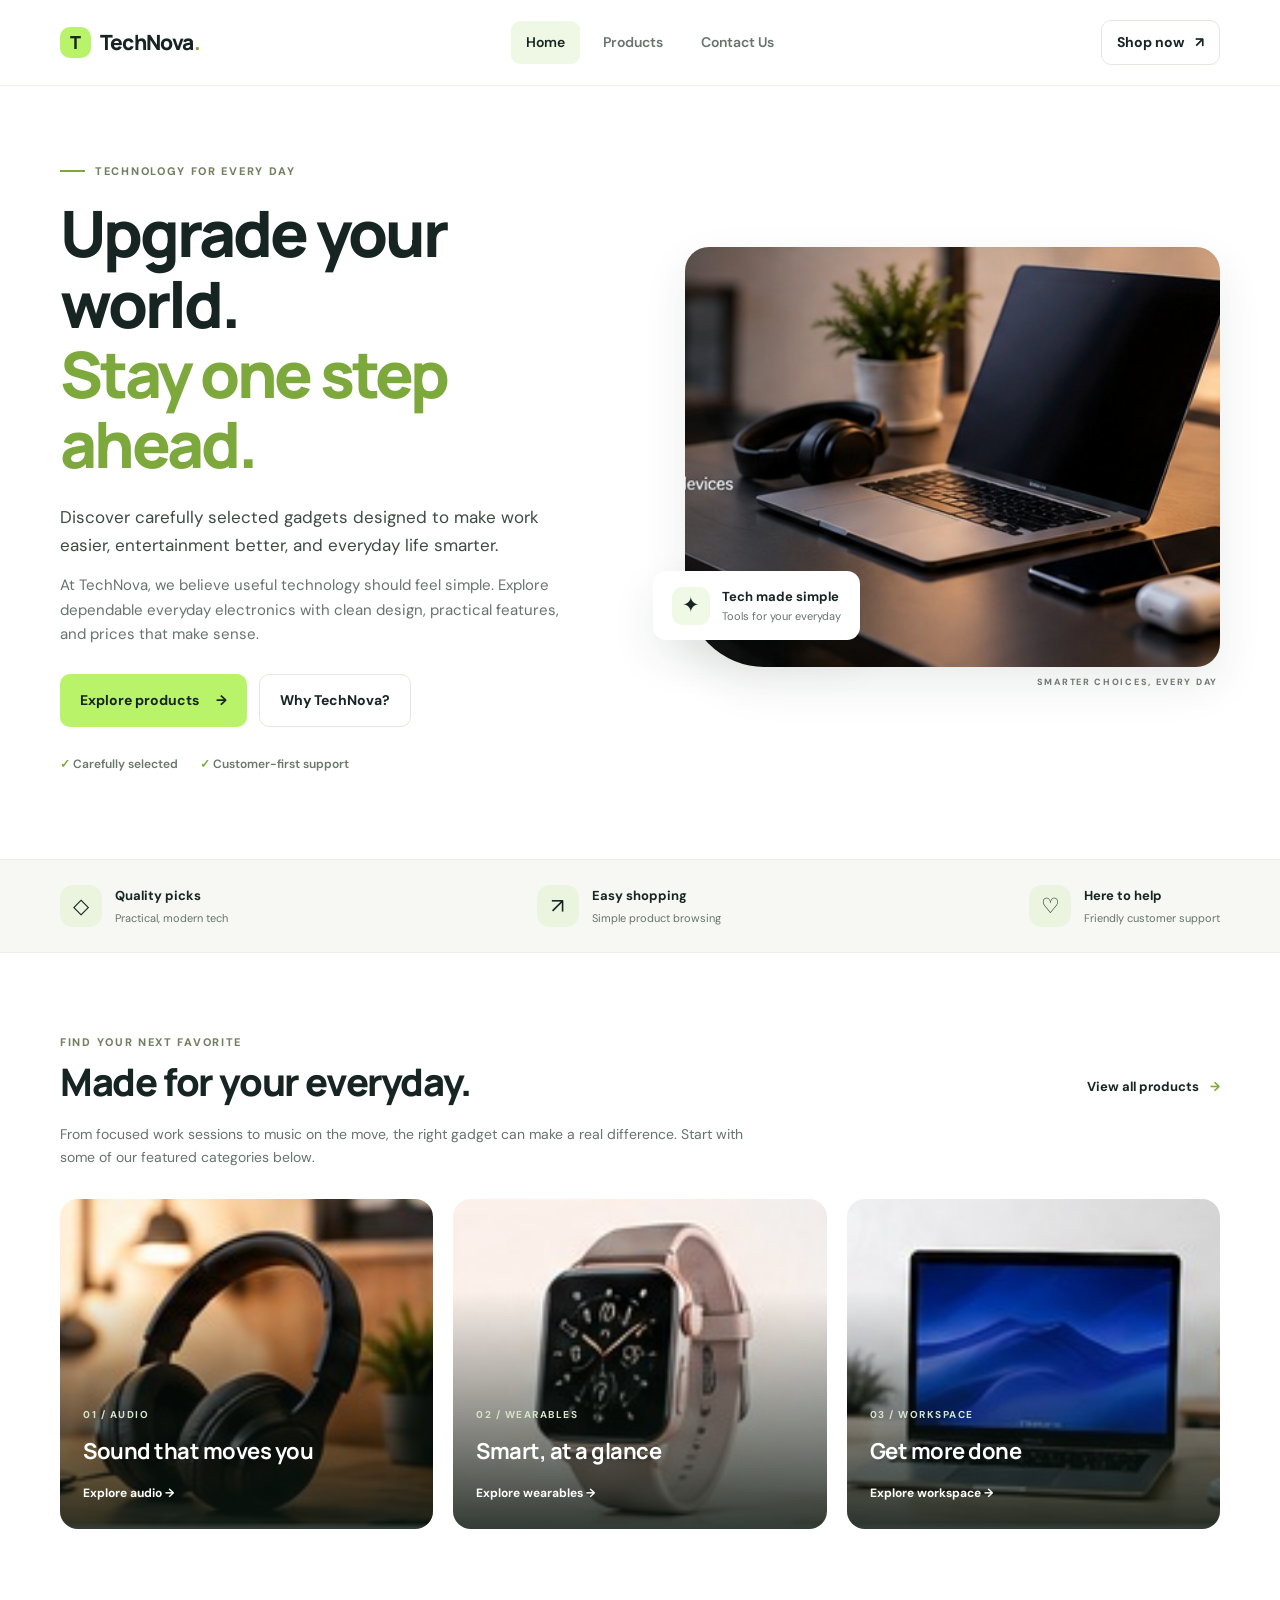
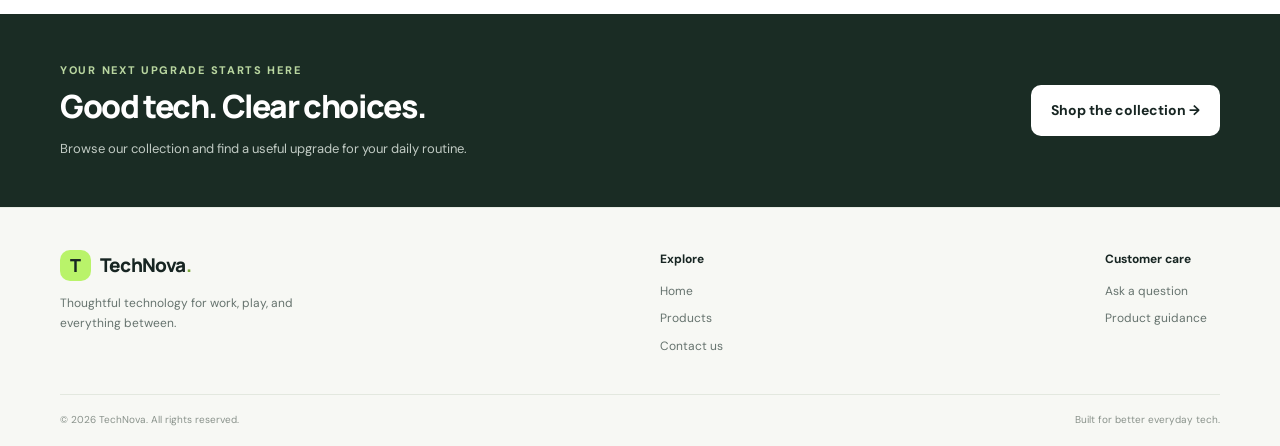
==== index.html @ f749e9f3 "Add initial TechNova website structure" ====
<!DOCTYPE html>
<html lang="en">
<head>
  <meta charset="UTF-8">
  <meta name="viewport" content="width=device-width, initial-scale=1.0">
  <title>TechNova | Smart Tech, Better Living</title>
  <link rel="stylesheet" href="style.css">
</head>
<body>
  <!-- Sadman Shams | Student ID: 2330640 -->
  <header class="site-header">
    <a class="logo" href="index.html"><span class="logo-mark">T</span> TechNova<span class="logo-dot">.</span></a>
    <nav class="main-nav" aria-label="Main navigation">
      <a class="active" href="index.html">Home</a>
      <a href="products.html">Products</a>
      <a href="contact.html">Contact Us</a>
    </nav>
    <a class="header-cta" href="products.html">Shop now <span>↗</span></a>
  </header>

  <main>
    <section class="hero container">
      <div class="hero-copy">
        <p class="eyebrow"><span class="eyebrow-line"></span> TECHNOLOGY FOR EVERY DAY</p>
        <h1>Upgrade your world.<br><span>Stay one step ahead.</span></h1>
        <p class="hero-description">Discover carefully selected gadgets designed to make work easier, entertainment better, and everyday life smarter.</p>
        <p>At TechNova, we believe useful technology should feel simple. Explore dependable everyday electronics with clean design, practical features, and prices that make sense.</p>
        <div class="hero-actions">
          <button class="btn btn-primary" onclick="exploreProducts()">Explore products <span>→</span></button>
          <button class="btn btn-outline" onclick="showStoreMessage()">Why TechNova?</button>
        </div>
        <div class="trust-row"><span>✓ Carefully selected</span><span>✓ Customer-first support</span></div>
      </div>
      <div class="hero-visual">
        <div class="hero-image-wrap"><img src="images/hero-tech.jpg" alt="Modern electronics and gadgets arranged on a desk"></div>
        <div class="floating-note"><span class="note-icon">✦</span><div><strong>Tech made simple</strong><small>Tools for your everyday</small></div></div>
        <div class="visual-tag">SMARTER CHOICES, EVERY DAY</div>
      </div>
    </section>

    <section class="benefits-band">
      <div class="container benefits"><div><span class="benefit-icon">◇</span><div><strong>Quality picks</strong><small>Practical, modern tech</small></div></div><div><span class="benefit-icon">↗</span><div><strong>Easy shopping</strong><small>Simple product browsing</small></div></div><div><span class="benefit-icon">♡</span><div><strong>Here to help</strong><small>Friendly customer support</small></div></div></div>
    </section>

    <section class="section container">
      <div class="section-heading"><div><p class="eyebrow">FIND YOUR NEXT FAVORITE</p><h2>Made for your everyday.</h2></div><a class="text-link" href="products.html">View all products <span>→</span></a></div>
      <p class="section-intro">From focused work sessions to music on the move, the right gadget can make a real difference. Start with some of our featured categories below.</p>
      <div class="category-flex">
        <article class="category-card"><img src="images/headphones.jpg" alt="Wireless headphones"><div class="category-overlay"><span>01 / AUDIO</span><h3>Sound that moves you</h3><a href="products.html">Explore audio →</a></div></article>
        <article class="category-card"><img src="images/smartwatch.jpg" alt="Minimal modern smartwatch"><div class="category-overlay"><span>02 / WEARABLES</span><h3>Smart, at a glance</h3><a href="products.html">Explore wearables →</a></div></article>
        <article class="category-card"><img src="images/laptop.jpg" alt="Laptop on a desk"><div class="category-overlay"><span>03 / WORKSPACE</span><h3>Get more done</h3><a href="products.html">Explore workspace →</a></div></article>
      </div>
    </section>
    <section class="closing-cta"><div class="container closing-inner"><div><p class="eyebrow">YOUR NEXT UPGRADE STARTS HERE</p><h2>Good tech. Clear choices.</h2><p>Browse our collection and find a useful upgrade for your daily routine.</p></div><a class="btn btn-light" href="products.html">Shop the collection →</a></div></section>
  </main>

  <footer class="site-footer"><div class="container footer-main"><div><a class="logo footer-logo" href="index.html"><span class="logo-mark">T</span> TechNova<span class="logo-dot">.</span></a><p>Thoughtful technology for work, play, and everything between.</p></div><div class="footer-links"><strong>Explore</strong><a href="index.html">Home</a><a href="products.html">Products</a><a href="contact.html">Contact us</a></div><div class="footer-links"><strong>Customer care</strong><a href="contact.html">Ask a question</a><a href="contact.html">Product guidance</a></div></div><div class="container footer-bottom"><span>© 2026 TechNova. All rights reserved.</span><span>Built for better everyday tech.</span></div></footer>
  <script src="script.js"></script>
</body>
</html>
---- style.css ----
@import url('https://fonts.googleapis.com/css2?family=DM+Sans:wght@400;500;600;700&family=Manrope:wght@400;500;600;700;800&display=swap');
:root{--ink:#172522;--muted:#66736e;--green:#b9f36a;--green-dark:#7da83c;--cream:#f7f8f3;--line:#e3e8df;--white:#fff;--dark:#172522;--radius:18px;--shadow:0 18px 45px rgba(24,42,32,.09)}
*{box-sizing:border-box}html{scroll-behavior:smooth}body{margin:0;background:#fff;color:var(--ink);font-family:'DM Sans',Arial,sans-serif;line-height:1.65}img{display:block;max-width:100%}a{color:inherit;text-decoration:none}button,input,select,textarea{font:inherit}.container{width:min(1160px,calc(100% - 48px));margin:0 auto}
.site-header{height:86px;padding:0 max(24px,calc((100% - 1160px)/2));display:flex;align-items:center;justify-content:space-between;gap:24px;background:rgba(255,255,255,.96);border-bottom:1px solid #edf0e9;position:sticky;top:0;z-index:20}.logo{display:inline-flex;align-items:center;gap:9px;font-family:'Manrope',sans-serif;font-size:21px;font-weight:800;letter-spacing:-.8px;white-space:nowrap}.logo-mark{width:31px;height:31px;border-radius:10px;background:var(--green);display:grid;place-items:center;font-size:18px;color:var(--ink)}.logo-dot{color:var(--green-dark);margin-left:-9px}.main-nav{display:flex;align-items:center;gap:8px}.main-nav a{padding:10px 15px;border-radius:9px;color:#68736e;font-size:14px;font-weight:600;transition:background .2s,color .2s,transform .2s}.main-nav a:hover,.main-nav a.active{background:#eff8e5;color:var(--ink)}.main-nav a:hover{transform:translateY(-1px)}.header-cta{font-size:14px;font-weight:700;border:1px solid var(--line);padding:10px 15px;border-radius:10px;transition:all .2s}.header-cta span{margin-left:8px}.header-cta:hover{background:var(--ink);color:white;border-color:var(--ink)}
.hero{display:flex;align-items:center;gap:60px;padding-top:76px;padding-bottom:84px;min-height:570px}.hero-copy{flex:1.03;min-width:0}.eyebrow{font-size:11px;letter-spacing:1.7px;font-weight:800;color:#72805f;margin:0 0 18px;display:flex;align-items:center;gap:10px}.eyebrow-line{width:25px;height:2px;background:var(--green-dark);display:inline-block}.hero h1,.page-hero h1{font-family:'Manrope',sans-serif;font-size:clamp(39px,5vw,64px);line-height:1.1;letter-spacing:-3px;margin:0 0 23px;font-weight:800}.hero h1 span,.page-hero h1 span{color:#7da83c}.hero-copy>p:not(.eyebrow){max-width:510px;color:var(--muted);font-size:15px;margin:0 0 14px}.hero-description{font-size:17px!important;color:#3d4b44!important}.hero-actions{display:flex;gap:12px;flex-wrap:wrap;margin-top:27px}.btn{border:0;border-radius:10px;padding:14px 20px;font-size:14px;font-weight:700;display:inline-flex;justify-content:center;align-items:center;gap:17px;cursor:pointer;transition:transform .2s,background .2s,box-shadow .2s}.btn:hover{transform:translateY(-2px);box-shadow:0 9px 22px rgba(20,35,25,.12)}.btn-primary{background:var(--green);color:var(--ink)}.btn-primary:hover{background:#a8e85a}.btn-outline{background:white;border:1px solid var(--line);color:var(--ink)}.btn-light{background:white;color:var(--ink)}.btn-dark{background:var(--ink);color:white}.trust-row{display:flex;gap:22px;flex-wrap:wrap;margin-top:28px;color:#69776d;font-size:12px;font-weight:600}.trust-row span:first-letter{color:var(--green-dark)}.hero-visual{flex:1;min-width:0;position:relative;padding:0 0 22px 14px}.hero-image-wrap{height:420px;border-radius:24px 24px 24px 80px;overflow:hidden;background:#eaf0e6;box-shadow:var(--shadow)}.hero-image-wrap img{height:100%;width:100%;object-fit:cover}.floating-note{position:absolute;left:-18px;bottom:49px;background:white;box-shadow:var(--shadow);padding:15px 19px;border-radius:13px;display:flex;gap:12px;align-items:center}.note-icon{height:38px;width:38px;border-radius:11px;display:grid;place-items:center;background:#f0f8e6;font-size:21px}.floating-note strong,.floating-note small{display:block}.floating-note strong{font-size:13px}.floating-note small{font-size:11px;color:var(--muted)}.visual-tag{position:absolute;right:2px;bottom:0;font-size:9px;letter-spacing:1.7px;font-weight:800;color:#6f7a71}
.benefits-band{background:var(--cream);border-top:1px solid #edf0e8;border-bottom:1px solid #edf0e8}.benefits{display:flex;justify-content:space-between;gap:25px;padding-top:25px;padding-bottom:25px}.benefits>div{display:flex;gap:13px;align-items:center;min-width:0}.benefit-icon{height:42px;width:42px;border-radius:13px;background:#eaf4df;display:grid;place-items:center;font-size:21px}.benefits strong,.benefits small{display:block}.benefits strong{font-size:13px}.benefits small{font-size:11px;color:var(--muted);margin-top:2px}.section{padding-top:80px;padding-bottom:85px}.section-heading{display:flex;align-items:end;justify-content:space-between;gap:25px;margin-bottom:15px}.section-heading .eyebrow{margin-bottom:8px}.section-heading h2,.contact-copy h2,.contact-form h2,.closing-cta h2,.help-strip h2{font-family:'Manrope',sans-serif;font-size:clamp(27px,3.2vw,38px);line-height:1.2;letter-spacing:-1.4px;margin:0;font-weight:800}.text-link{font-size:13px;font-weight:700;padding-bottom:7px;white-space:nowrap}.text-link span{margin-left:8px;color:var(--green-dark)}.section-intro{max-width:720px;color:var(--muted);font-size:14px;margin:18px 0 30px}.category-flex{display:flex;gap:20px}.category-card{flex:1;min-width:0;height:330px;position:relative;overflow:hidden;border-radius:var(--radius);background:#e9eee7}.category-card:after{content:'';position:absolute;inset:0;background:linear-gradient(0deg,rgba(10,22,16,.83),rgba(10,22,16,0) 72%)}.category-card img{height:100%;width:100%;object-fit:cover;transition:transform .5s}.category-card:hover img{transform:scale(1.06)}.category-overlay{position:absolute;bottom:23px;left:23px;right:20px;color:white;z-index:1}.category-overlay span{font-size:10px;letter-spacing:1.5px;color:#d5e4ca;font-weight:700}.category-overlay h3{font-family:'Manrope',sans-serif;font-size:22px;margin:7px 0 10px;letter-spacing:-.5px}.category-overlay a{font-size:12px;font-weight:700}.category-overlay a:hover{text-decoration:underline}.closing-cta{background:#1a2c24;color:white}.closing-inner{display:flex;align-items:center;justify-content:space-between;gap:30px;padding-top:47px;padding-bottom:47px}.closing-cta .eyebrow{color:#b9d6a0;margin-bottom:8px}.closing-cta h2{font-size:32px}.closing-cta p:not(.eyebrow){color:#c1cbc4;font-size:13px;margin-bottom:0}
.site-footer{background:#f7f8f4;border-top:1px solid #e8ece4}.footer-main{display:flex;justify-content:space-between;gap:45px;padding-top:42px;padding-bottom:37px}.footer-main>div:first-child{max-width:330px}.footer-logo{font-size:19px}.footer-main>div:first-child p{font-size:12px;color:var(--muted);max-width:270px;margin:13px 0 0}.footer-links{display:flex;flex-direction:column;gap:8px;font-size:12px;color:var(--muted);min-width:115px}.footer-links strong{color:var(--ink);margin-bottom:4px}.footer-links a:hover{color:var(--green-dark)}.footer-bottom{border-top:1px solid var(--line);display:flex;justify-content:space-between;gap:20px;padding-top:17px;padding-bottom:17px;color:#89928b;font-size:10px}
.page-hero{background:var(--cream);border-bottom:1px solid #edf0e8}.page-hero-inner{display:flex;align-items:center;justify-content:space-between;gap:50px;min-height:320px;padding-top:44px;padding-bottom:44px}.page-hero-inner>div{flex:1}.page-hero h1{font-size:clamp(39px,4.8vw,56px);margin-bottom:17px}.page-hero p:not(.eyebrow){color:var(--muted);font-size:15px;max-width:480px;margin:0}.page-hero-inner>img{width:42%;height:240px;object-fit:cover;border-radius:18px}.product-count{font-size:10px;letter-spacing:1.5px;color:#73806f;font-weight:800;padding-bottom:8px}.product-grid{display:grid;grid-template-columns:repeat(3,minmax(0,1fr));gap:24px}.product-card{border:1px solid var(--line);border-radius:15px;overflow:hidden;background:white;transition:transform .25s,box-shadow .25s}.product-card:hover{transform:translateY(-4px);box-shadow:var(--shadow)}.product-image{height:220px;position:relative;background:#f2f4ef;overflow:hidden}.product-image img{width:100%;height:100%;object-fit:cover;transition:transform .4s}.product-card:hover .product-image img{transform:scale(1.04)}.product-label{position:absolute;left:13px;top:13px;background:rgba(255,255,255,.94);border-radius:5px;padding:5px 8px;font-size:9px;letter-spacing:.7px;font-weight:800}.product-info{padding:19px}.product-category{font-size:9px;letter-spacing:1.4px;color:#7b9660;font-weight:800;margin:0 0 6px}.product-info h3{font-family:'Manrope',sans-serif;font-size:17px;letter-spacing:-.4px;margin:0 0 7px}.product-info>p:not(.product-category){font-size:12px;line-height:1.65;color:var(--muted);min-height:40px;margin:0}.product-bottom{display:flex;align-items:center;justify-content:space-between;border-top:1px solid #edf0e9;margin-top:16px;padding-top:13px}.product-bottom strong{font-size:15px}.small-btn{border:0;width:34px;height:34px;border-radius:9px;background:var(--green);font-size:22px;line-height:1;cursor:pointer;transition:background .2s,transform .2s}.small-btn:hover{background:#a5e650;transform:scale(1.06)}.notice-box{display:flex;align-items:flex-start;gap:13px;padding:18px;border:1px solid #e4ebdc;background:#f7faF3;border-radius:12px;margin-top:28px}.notice-symbol{width:24px;height:24px;border-radius:50%;background:#e5f2d7;display:grid;place-items:center;flex-shrink:0;font-size:12px;font-weight:800}.notice-box p{font-size:12px;color:var(--muted);margin:0}.notice-box strong{color:var(--ink)}
.contact-hero .page-hero-inner>img{height:260px}.contact-layout{display:grid;grid-template-columns:1fr .9fr;gap:70px;align-items:start}.contact-copy h2{font-size:32px;margin-bottom:18px}.contact-copy>p:not(.eyebrow){font-size:13px;color:var(--muted);margin:0 0 15px}.contact-details{display:flex;align-items:center;gap:13px;margin-top:22px}.detail-icon{width:43px;height:43px;display:grid;place-items:center;border-radius:12px;background:#edf6e3;font-size:18px}.contact-details strong,.contact-details span{display:block}.contact-details strong{font-size:12px}.contact-details span{font-size:12px;color:var(--muted);margin-top:2px}.contact-side-image{width:100%;height:180px;object-fit:cover;border-radius:14px;margin-top:28px}.contact-form{padding:29px;border:1px solid var(--line);border-radius:18px;box-shadow:var(--shadow);background:white}.contact-form .eyebrow{margin-bottom:7px}.contact-form h2{font-size:27px}.form-intro{font-size:12px;color:var(--muted);margin:10px 0 22px}.contact-form label{display:block;font-size:12px;font-weight:700;margin:14px 0 7px}.contact-form input,.contact-form select,.contact-form textarea{width:100%;border:1px solid #dfe5dc;background:#fcfdfb;border-radius:9px;padding:12px 13px;color:var(--ink);font-size:12px;outline:none;transition:border .2s,box-shadow .2s}.contact-form input:focus,.contact-form select:focus,.contact-form textarea:focus{border-color:#8db45e;box-shadow:0 0 0 3px rgba(141,180,94,.14)}.contact-form textarea{resize:vertical}.form-submit{width:100%;margin-top:19px}.form-footnote{font-size:10px;color:#879187;text-align:center;margin:12px 0 0}.help-strip{background:var(--cream);border-top:1px solid #edf0e8}.help-strip-inner{display:flex;align-items:center;justify-content:space-between;gap:25px;padding-top:38px;padding-bottom:38px}.help-strip .eyebrow{margin-bottom:8px}.help-strip h2{font-size:28px}.help-strip p:not(.eyebrow){font-size:12px;color:var(--muted);margin:7px 0 0}
@media(max-width:900px){.site-header{padding:0 24px}.hero{gap:30px;padding-top:55px}.hero-image-wrap{height:360px}.product-grid{grid-template-columns:repeat(2,minmax(0,1fr))}.contact-layout{gap:35px}.category-card{height:290px}.category-overlay{left:17px;bottom:18px}.category-overlay h3{font-size:18px}}
@media(max-width:650px){.container{width:calc(100% - 34px)}.site-header{height:auto;min-height:75px;padding:14px 17px;flex-wrap:wrap;gap:10px}.logo{font-size:19px}.main-nav{order:3;width:100%;justify-content:center;gap:2px}.main-nav a{font-size:12px;padding:8px 12px}.header-cta{font-size:11px;padding:8px 10px}.hero{display:flex;flex-direction:column;align-items:stretch;padding-top:42px;padding-bottom:52px;gap:38px}.hero h1,.page-hero h1{font-size:42px;letter-spacing:-2px}.hero-visual{padding-left:7px}.hero-image-wrap{height:300px;border-bottom-left-radius:55px}.floating-note{left:-3px;bottom:40px}.visual-tag{right:0;font-size:8px}.benefits{flex-direction:column;gap:17px}.section{padding-top:55px;padding-bottom:58px}.section-heading{align-items:start;flex-direction:column;gap:9px}.section-heading h2{font-size:29px}.text-link{padding-bottom:0}.category-flex{flex-direction:column}.category-card{height:290px}.closing-inner{align-items:flex-start;flex-direction:column}.closing-cta h2{font-size:28px}.footer-main{display:grid;grid-template-columns:1fr 1fr;gap:28px 18px}.footer-main>div:first-child{grid-column:1/-1}.footer-bottom{flex-direction:column;gap:5px}.page-hero-inner{flex-direction:column;align-items:stretch;gap:25px;padding-top:38px;padding-bottom:38px}.page-hero-inner>img{width:100%;height:200px}.product-grid{grid-template-columns:1fr 1fr;gap:12px}.product-image{height:150px}.product-info{padding:12px}.product-info h3{font-size:14px}.product-info>p:not(.product-category){font-size:11px;min-height:55px}.product-bottom strong{font-size:13px}.product-label{font-size:8px;left:8px;top:8px}.small-btn{width:30px;height:30px}.product-count{padding:0}.contact-layout{grid-template-columns:1fr;gap:35px}.contact-copy h2{font-size:28px}.contact-form{padding:21px}.contact-side-image{height:160px}.help-strip-inner{align-items:flex-start;flex-direction:column}.help-strip h2{font-size:26px}}
@media(max-width:380px){.product-grid{grid-template-columns:1fr}.product-image{height:210px}.hero h1,.page-hero h1{font-size:36px}.main-nav a{padding:8px 9px}}

/* Shopping cart and checkout */
.cart-checkout{margin-top:58px;padding:30px;border:1px solid var(--line);border-radius:18px;background:#fbfcf8}
.cart-items{border-top:1px solid var(--line);margin-top:14px}
.cart-empty{padding:20px 0;color:var(--muted);font-size:13px}
.cart-row{display:grid;grid-template-columns:minmax(130px,1fr) auto auto auto;gap:18px;align-items:center;padding:16px 0;border-bottom:1px solid var(--line)}
.cart-product strong,.cart-product span{display:block}.cart-product strong{font-size:13px}.cart-product span{font-size:11px;color:var(--muted);margin-top:4px}
.quantity-controls{display:flex;align-items:center;gap:10px}.quantity-controls button{width:28px;height:28px;border:1px solid var(--line);background:white;border-radius:7px;cursor:pointer;font-size:17px}.quantity-controls span{min-width:12px;text-align:center;font-size:13px}
.cart-line-total{font-size:13px;white-space:nowrap}.remove-item{border:0;background:transparent;color:#a43e32;font-size:11px;text-decoration:underline;cursor:pointer}
.cart-total-row{display:flex;justify-content:space-between;align-items:center;padding:20px 0;font-size:16px}
.checkout-form{border-top:1px solid var(--line);padding-top:24px}.checkout-form h3{font-size:20px;margin-bottom:12px}.checkout-fields{display:grid;grid-template-columns:1fr 1fr;gap:0 18px}.checkout-fields label{display:block;font-size:12px;font-weight:700;margin:14px 0 7px}.checkout-fields input,.checkout-fields textarea,.checkout-fields select{width:100%;border:1px solid #dfe5dc;background:white;border-radius:9px;padding:12px 13px;color:var(--ink);font:inherit;font-size:12px}.checkout-fields textarea{resize:vertical}.checkout-wide{grid-column:1/-1}.order-confirmation{margin-top:20px;padding:22px;border:1px solid #b8dba0;background:#f2faeb;border-radius:12px}.order-confirmation h3{margin:0 0 8px;font-size:20px}.order-confirmation p{font-size:13px;line-height:1.6}.order-confirmation[hidden]{display:none}
@media(max-width:650px){.cart-checkout{padding:18px}.cart-row{grid-template-columns:1fr auto;gap:10px}.cart-line-total{grid-column:1}.remove-item{grid-column:2;grid-row:2}.checkout-fields{grid-template-columns:1fr}.checkout-wide{grid-column:auto}}
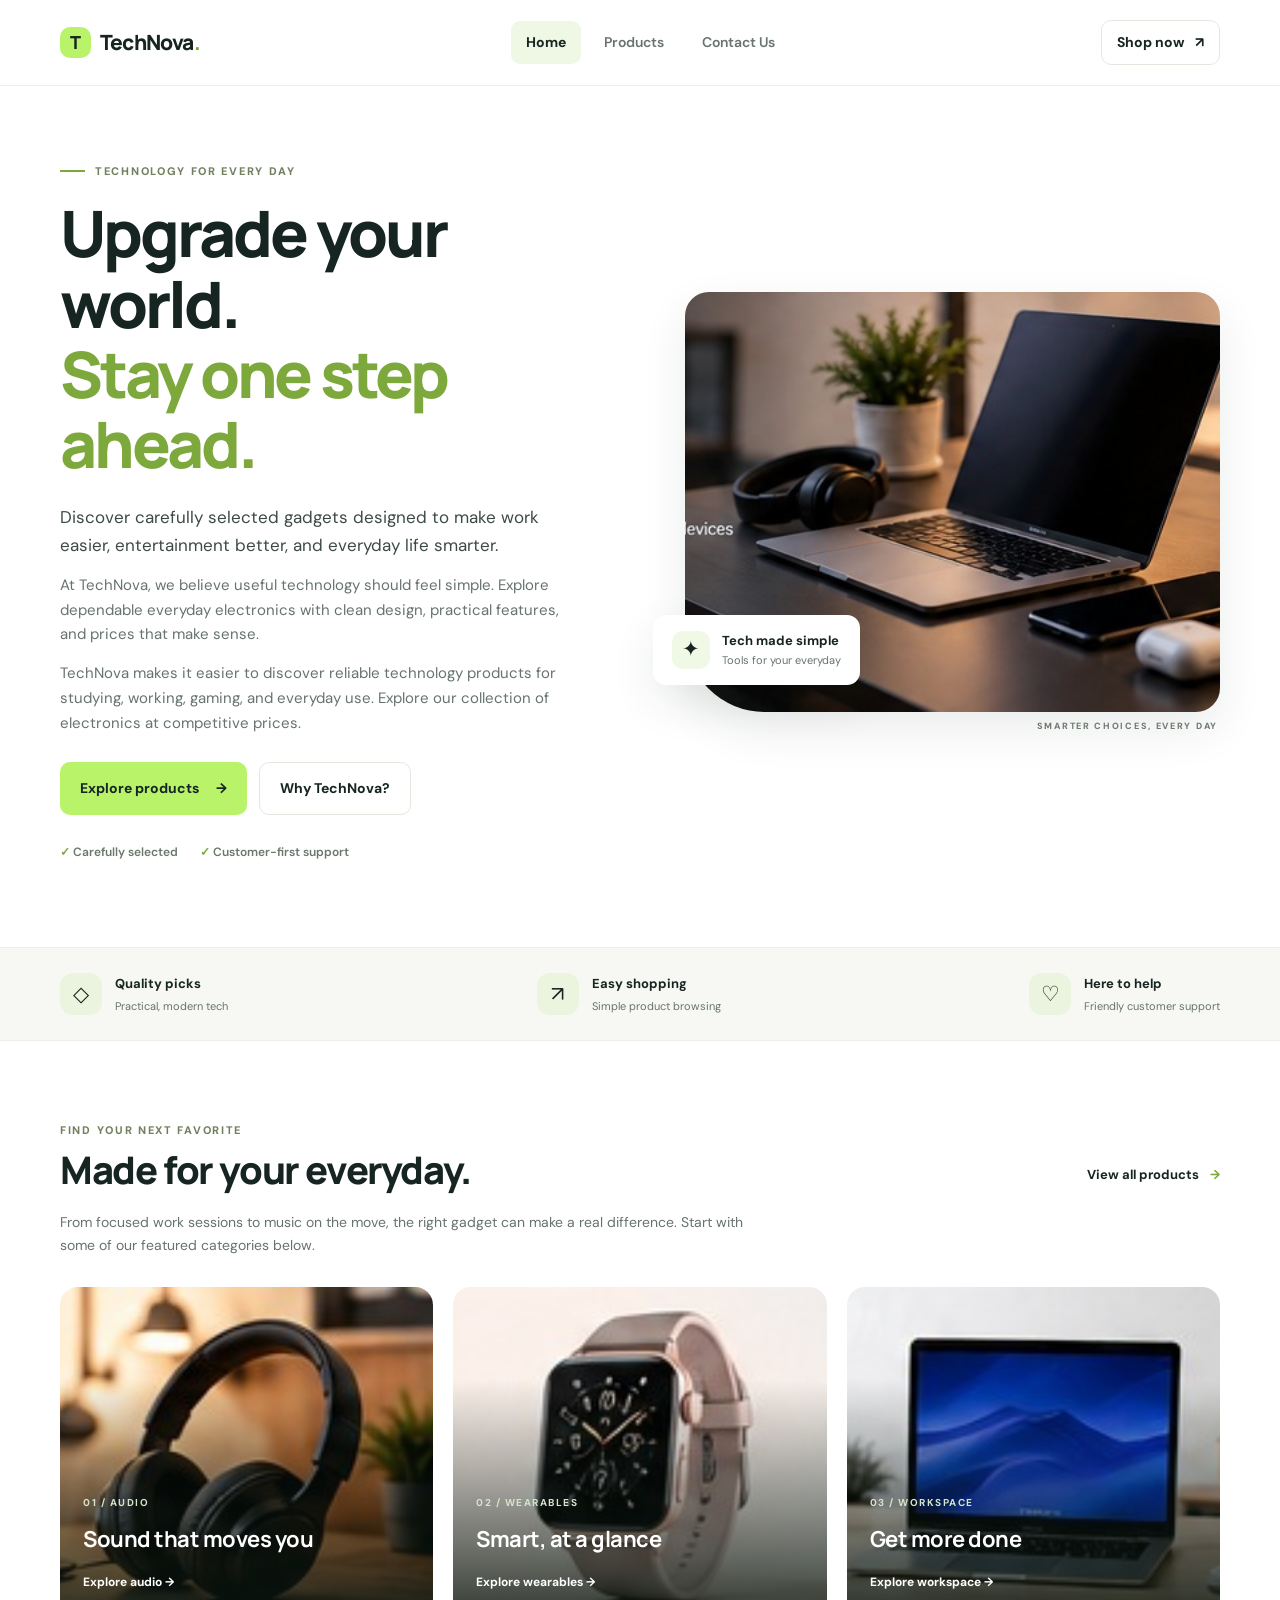
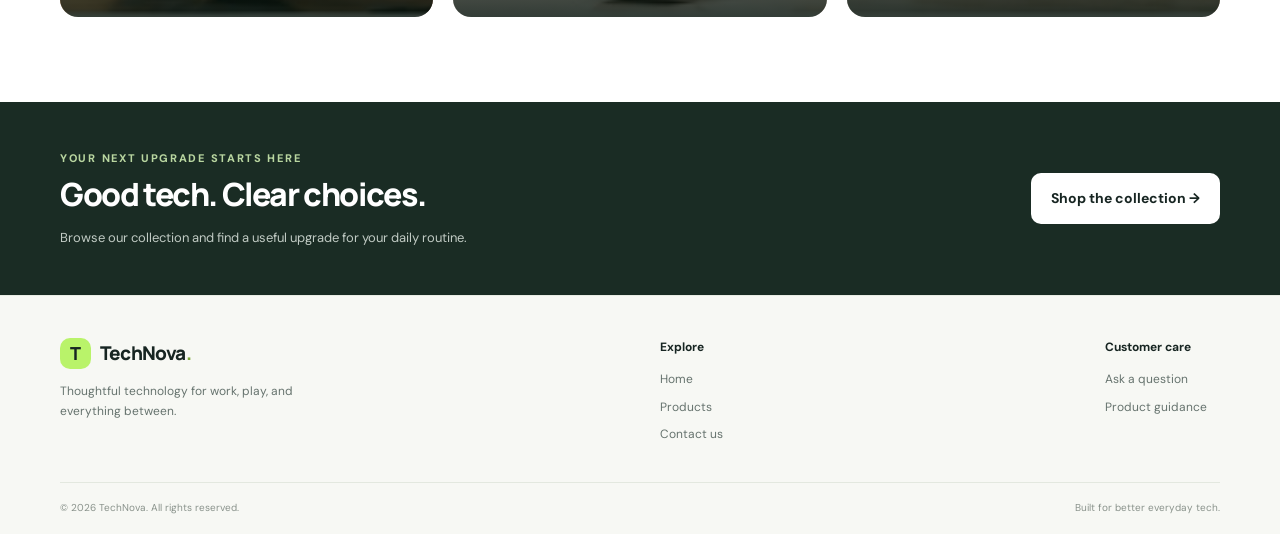
==== commit ec16d3a1: "Improve homepage introduction" ====
--- a/index.html
+++ b/index.html
@@ -25,6 +25,11 @@
         <h1>Upgrade your world.<br><span>Stay one step ahead.</span></h1>
         <p class="hero-description">Discover carefully selected gadgets designed to make work easier, entertainment better, and everyday life smarter.</p>
         <p>At TechNova, we believe useful technology should feel simple. Explore dependable everyday electronics with clean design, practical features, and prices that make sense.</p>
+        <p><p>
+  TechNova makes it easier to discover reliable technology products
+  for studying, working, gaming, and everyday use.
+  Explore our collection of electronics at competitive prices.
+</p> </p>
         <div class="hero-actions">
           <button class="btn btn-primary" onclick="exploreProducts()">Explore products <span>→</span></button>
           <button class="btn btn-outline" onclick="showStoreMessage()">Why TechNova?</button>
--- a/style.css
+++ b/style.css
@@ -22,3 +22,73 @@
 .cart-total-row{display:flex;justify-content:space-between;align-items:center;padding:20px 0;font-size:16px}
 .checkout-form{border-top:1px solid var(--line);padding-top:24px}.checkout-form h3{font-size:20px;margin-bottom:12px}.checkout-fields{display:grid;grid-template-columns:1fr 1fr;gap:0 18px}.checkout-fields label{display:block;font-size:12px;font-weight:700;margin:14px 0 7px}.checkout-fields input,.checkout-fields textarea,.checkout-fields select{width:100%;border:1px solid #dfe5dc;background:white;border-radius:9px;padding:12px 13px;color:var(--ink);font:inherit;font-size:12px}.checkout-fields textarea{resize:vertical}.checkout-wide{grid-column:1/-1}.order-confirmation{margin-top:20px;padding:22px;border:1px solid #b8dba0;background:#f2faeb;border-radius:12px}.order-confirmation h3{margin:0 0 8px;font-size:20px}.order-confirmation p{font-size:13px;line-height:1.6}.order-confirmation[hidden]{display:none}
 @media(max-width:650px){.cart-checkout{padding:18px}.cart-row{grid-template-columns:1fr auto;gap:10px}.cart-line-total{grid-column:1}.remove-item{grid-column:2;grid-row:2}.checkout-fields{grid-template-columns:1fr}.checkout-wide{grid-column:auto}}
+/* Navigation hover improvements */
+.main-nav a {
+    transition: color 0.25s ease, background-color 0.25s ease;
+}
+
+.main-nav a:hover {
+    color: var(--green);
+}
+
+.main-nav a.active {
+    font-weight: 700;
+}
+/* Homepage hero image refinement */
+.hero-visual img {
+    display: block;
+    width: 100%;
+    height: 100%;
+    object-fit: cover;
+    transition: transform 0.3s ease;
+}
+
+.hero-visual img:hover {
+    transform: scale(1.02);
+}
+/* Product card interaction */
+.product-card {
+    transition: transform 0.25s ease, box-shadow 0.25s ease;
+}
+
+.product-card:hover {
+    transform: translateY(-4px);
+    box-shadow: 0 10px 24px rgba(0, 0, 0, 0.08);
+}
+/* Responsive product catalog */
+.product-grid {
+    grid-template-columns: repeat(auto-fit, minmax(220px, 1fr));
+    gap: 24px;
+}
+/* Consistent product image sizing */
+.product-image img {
+    display: block;
+    width: 100%;
+    height: 210px;
+    object-fit: contain;
+    padding: 10px;
+}
+@media (max-width: 600px) {
+    .site-header {
+        flex-wrap: wrap;
+        gap: 12px;
+    }
+
+    .main-nav {
+        flex-wrap: wrap;
+        gap: 10px;
+    }
+
+    .hero-container {
+        flex-direction: column;
+    }
+
+    .hero-visual img {
+        max-width: 100%;
+        height: auto;
+    }
+
+    .cart-row {
+        grid-template-columns: 1fr;
+    }
+}
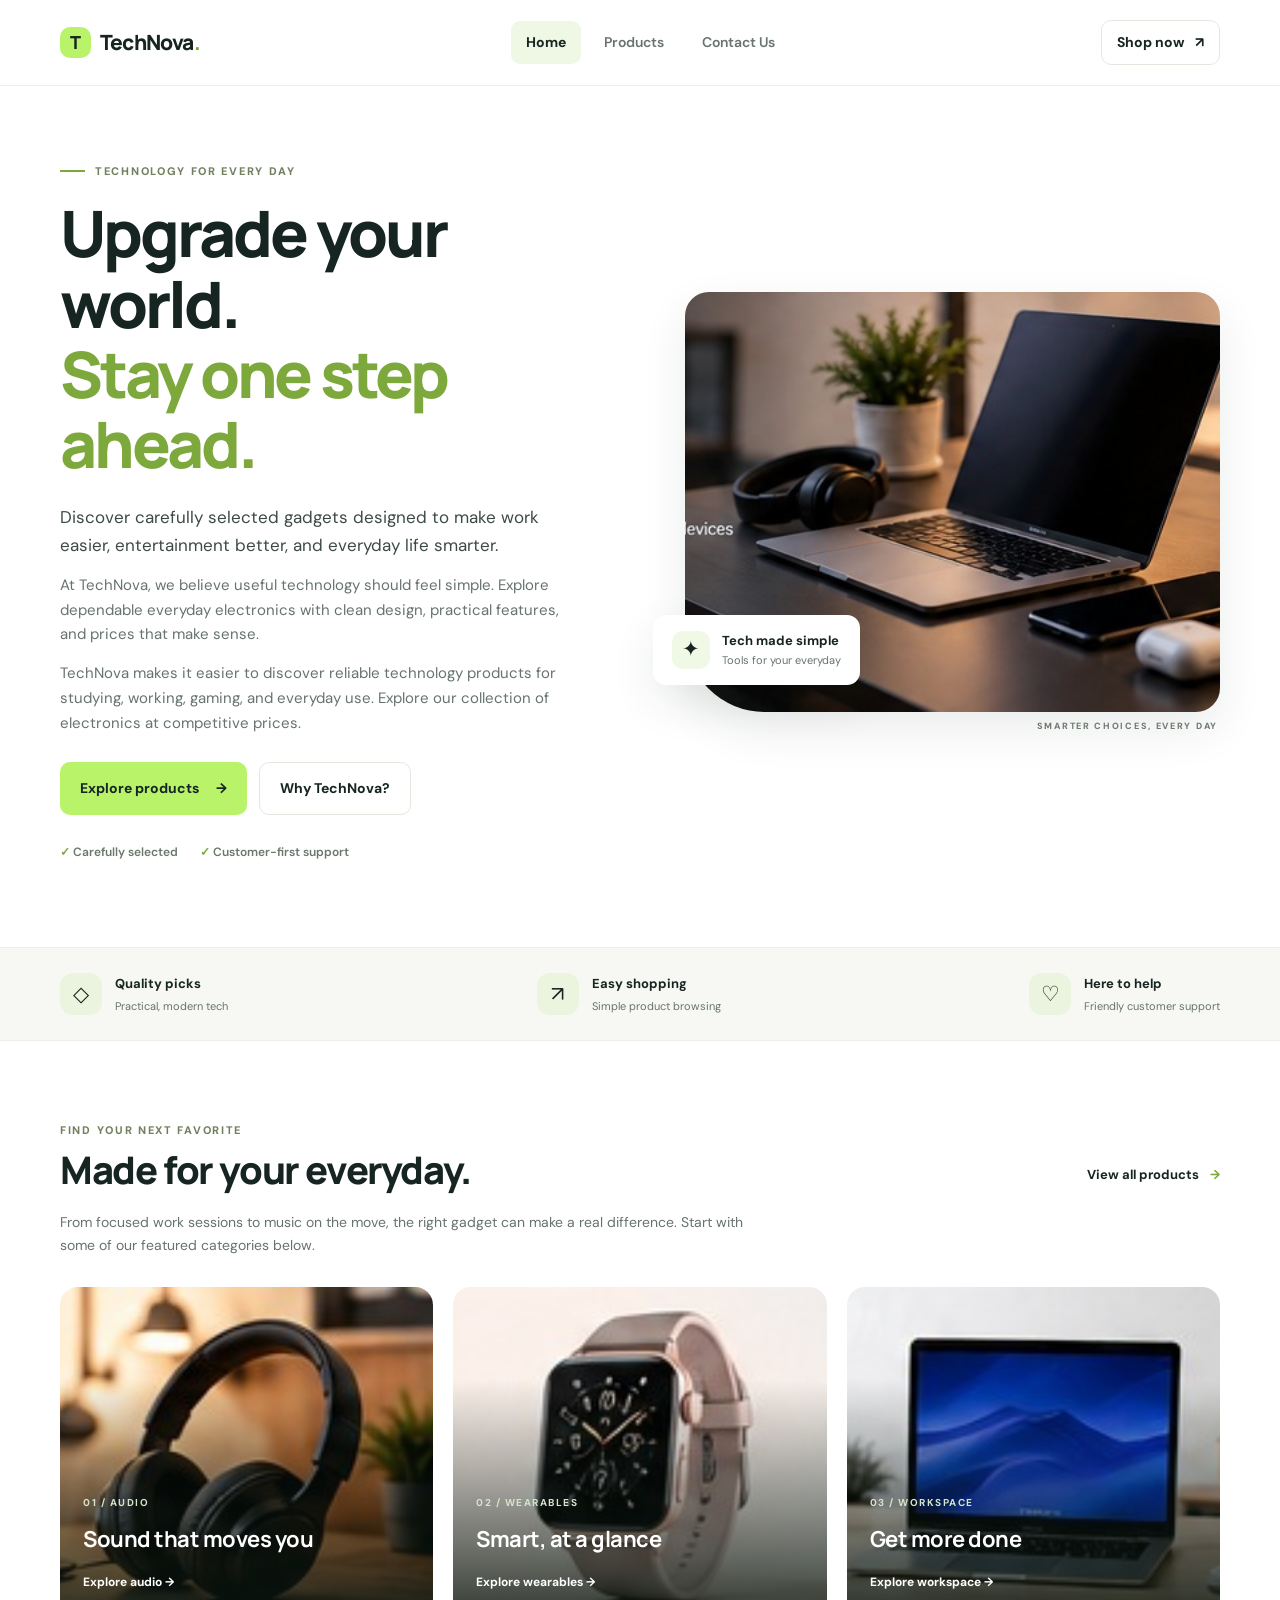
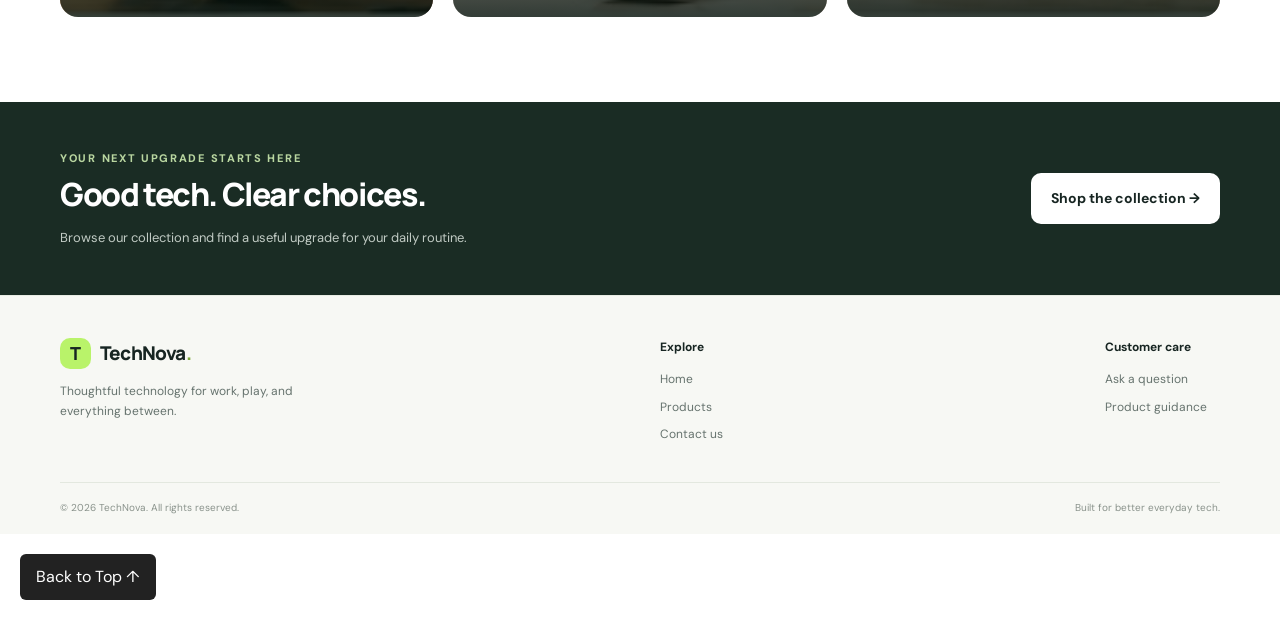
==== commit dd19dcf4: "Add back to top navigation button" ====
--- a/index.html
+++ b/index.html
@@ -61,5 +61,8 @@
 
   <footer class="site-footer"><div class="container footer-main"><div><a class="logo footer-logo" href="index.html"><span class="logo-mark">T</span> TechNova<span class="logo-dot">.</span></a><p>Thoughtful technology for work, play, and everything between.</p></div><div class="footer-links"><strong>Explore</strong><a href="index.html">Home</a><a href="products.html">Products</a><a href="contact.html">Contact us</a></div><div class="footer-links"><strong>Customer care</strong><a href="contact.html">Ask a question</a><a href="contact.html">Product guidance</a></div></div><div class="container footer-bottom"><span>© 2026 TechNova. All rights reserved.</span><span>Built for better everyday tech.</span></div></footer>
   <script src="script.js"></script>
+  <button id="backToTop" onclick="window.scrollTo({top: 0, behavior: 'smooth'})">
+    Back to Top ↑
+</button>
 </body>
 </html>
--- a/style.css
+++ b/style.css
@@ -91,4 +91,18 @@
     .cart-row {
         grid-template-columns: 1fr;
     }
+}
+#backToTop {
+    padding: 10px 16px;
+    margin: 20px;
+    border: none;
+    border-radius: 6px;
+    cursor: pointer;
+    background-color: #222;
+    color: white;
+    transition: background-color 0.3s ease;
+}
+
+#backToTop:hover {
+    background-color: #444;
 }
